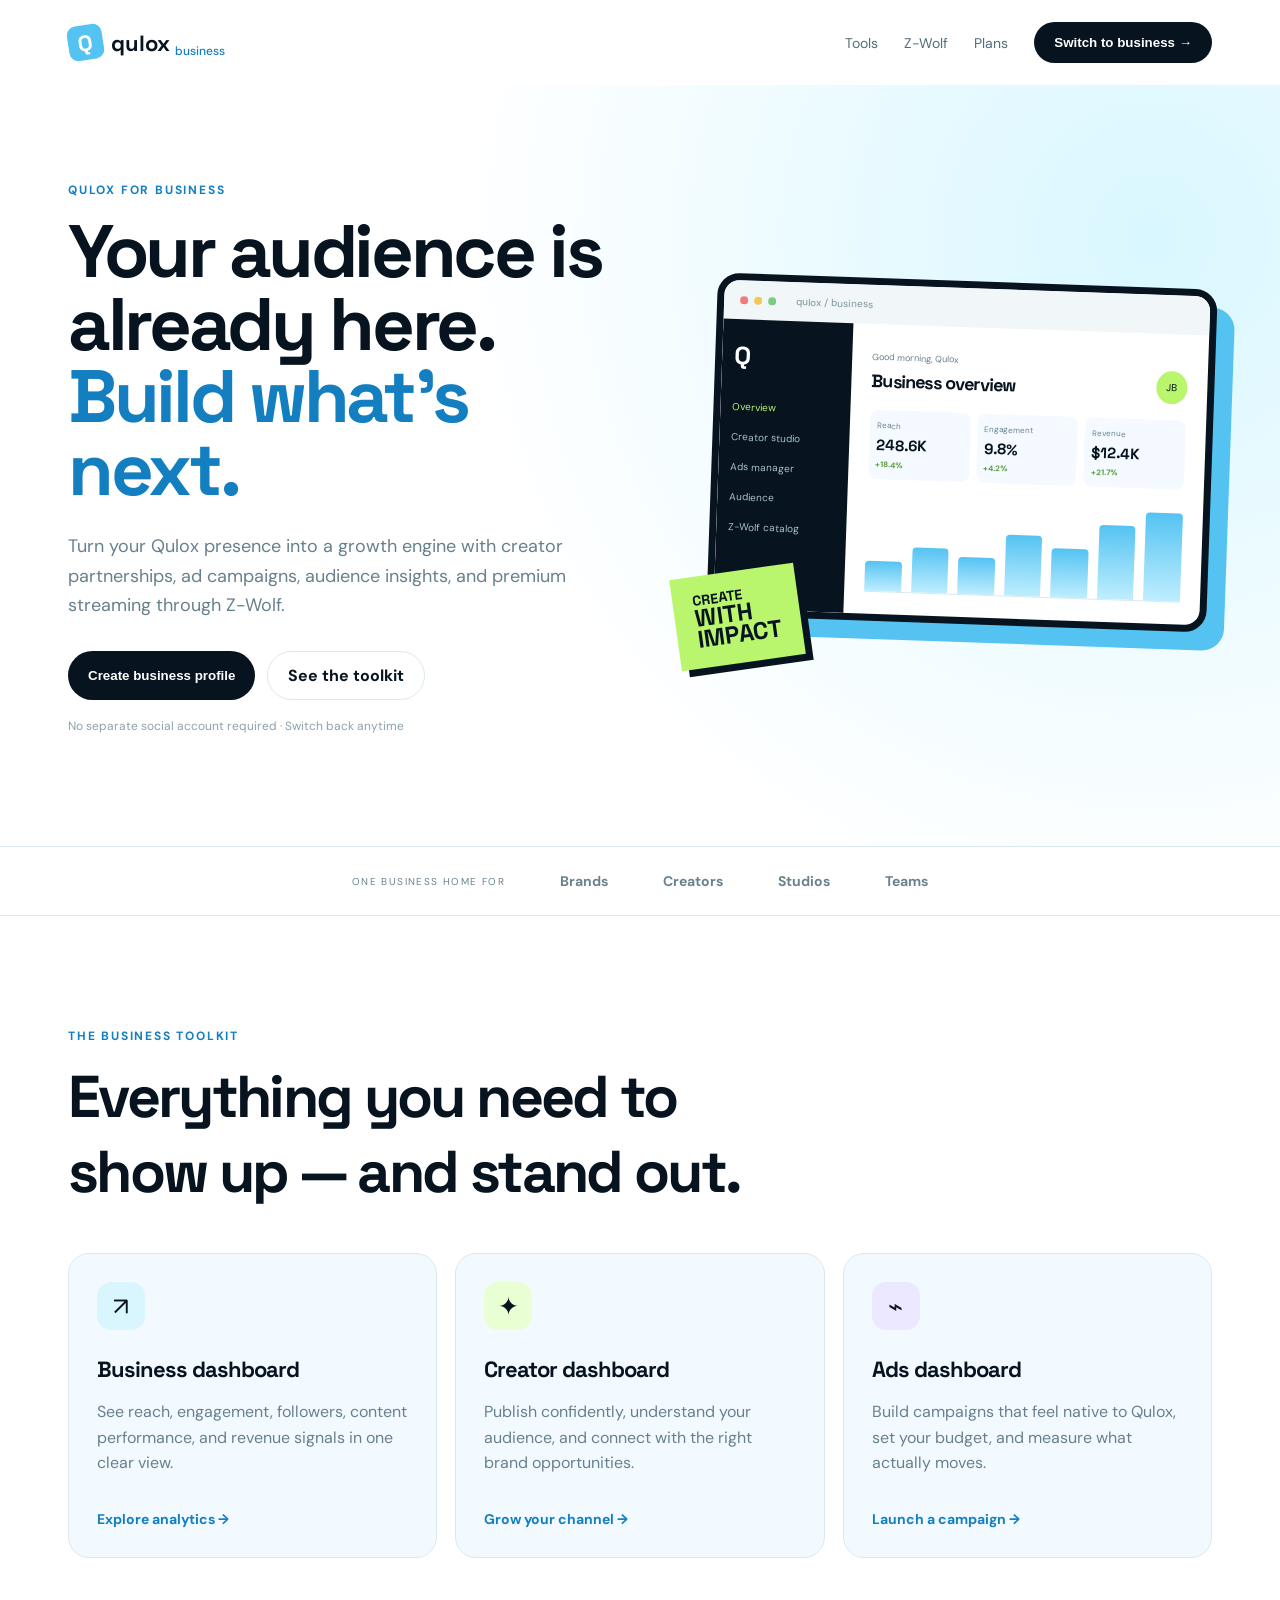
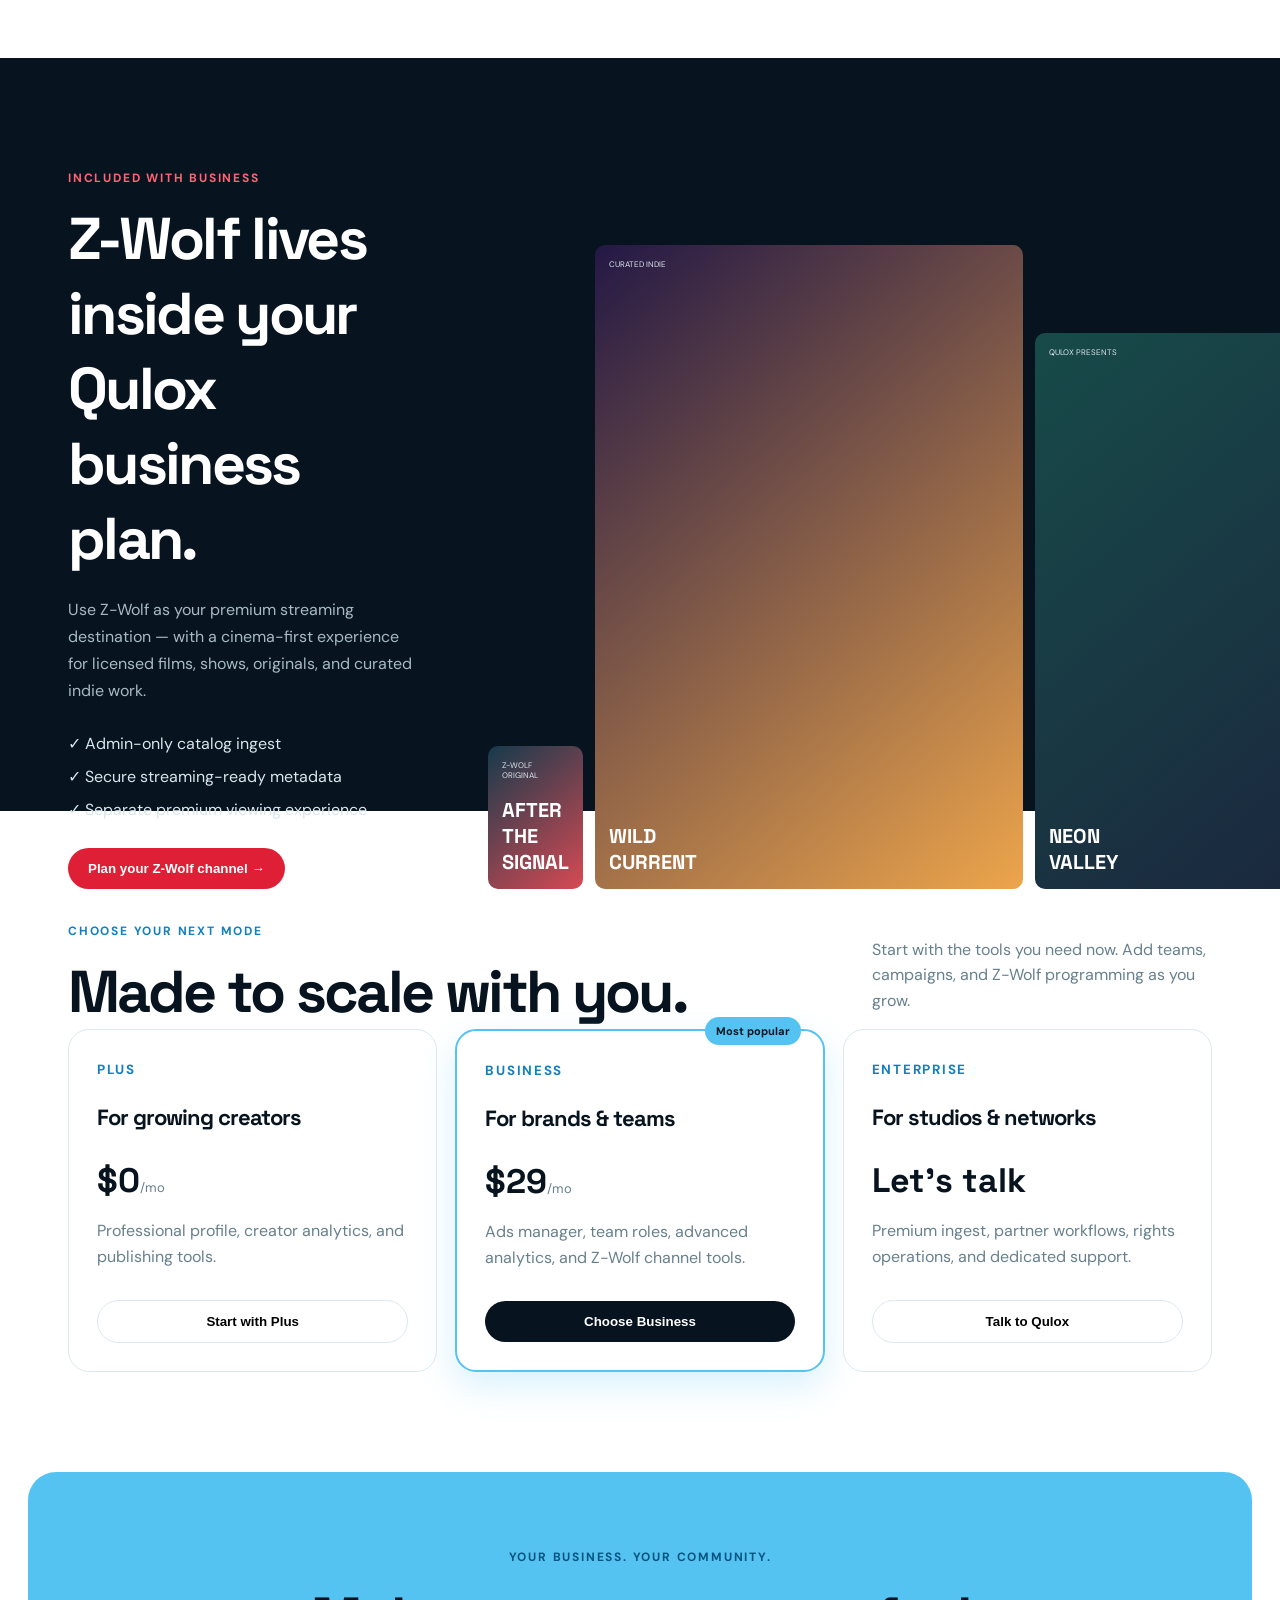
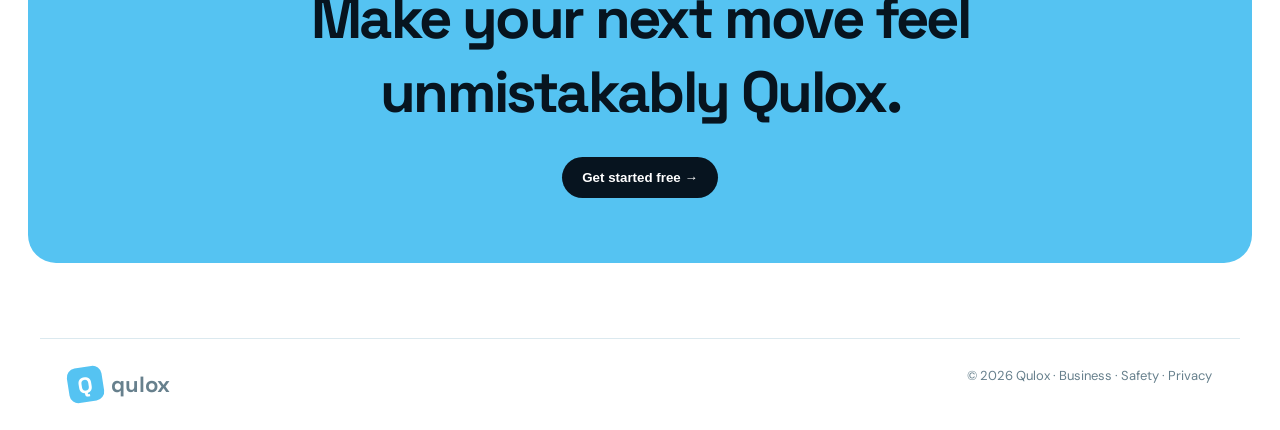
==== business/index.html @ 3f1bada6 "Add Qulox for Business plan experience with dashboards, ads, creator tools, and Z-Wolf" ====
<!doctype html>
<html lang="en">
<head>
  <meta charset="UTF-8"><meta name="viewport" content="width=device-width,initial-scale=1">
  <meta name="description" content="Qulox for Business — grow your presence, creators, campaigns, and Z-Wolf streaming catalog in one place.">
  <title>Qulox for Business</title>
  <link rel="preconnect" href="https://fonts.googleapis.com"><link rel="preconnect" href="https://fonts.gstatic.com" crossorigin>
  <link href="https://fonts.googleapis.com/css2?family=DM+Sans:wght@400;500;600;700&family=Space+Grotesk:wght@500;600;700&display=swap" rel="stylesheet">
  <link rel="stylesheet" href="business.css">
</head>
<body>
  <header class="nav"><a class="brand" href="../"><span>Q</span> qulox<span class="business">business</span></a><nav><a href="#tools">Tools</a><a href="#zwolf">Z-Wolf</a><a href="#plans">Plans</a><button class="button dark" data-message="Business onboarding is ready to connect to your Qulox account.">Switch to business →</button></nav></header>
  <main>
    <section class="hero"><div class="hero-copy"><p class="eyebrow">QULOX FOR BUSINESS</p><h1>Your audience is already here. <em>Build what’s next.</em></h1><p class="lead">Turn your Qulox presence into a growth engine with creator partnerships, ad campaigns, audience insights, and premium streaming through Z-Wolf.</p><div class="actions"><button class="button dark" data-message="Let's set up your business profile.">Create business profile</button><a class="button outline" href="#tools">See the toolkit</a></div><p class="fine">No separate social account required · Switch back anytime</p></div><div class="hero-art"><div class="window"><div class="window-top"><i></i><i></i><i></i><b>qulox / business</b></div><div class="dashboard"><aside><strong>Q</strong><span class="active">Overview</span><span>Creator studio</span><span>Ads manager</span><span>Audience</span><span>Z-Wolf catalog</span></aside><section><div class="dash-head"><div><small>Good morning, Qulox</small><h3>Business overview</h3></div><span class="avatar">JB</span></div><div class="metric-row"><div><small>Reach</small><strong>248.6K</strong><b>+18.4%</b></div><div><small>Engagement</small><strong>9.8%</strong><b>+4.2%</b></div><div><small>Revenue</small><strong>$12.4K</strong><b>+21.7%</b></div></div><div class="chart"><span></span><span></span><span></span><span></span><span></span><span></span><span></span></div></section></div></div><div class="sticker">CREATE<br><strong>WITH<br>IMPACT</strong></div></div></section>
    <section class="trusted"><span>ONE BUSINESS HOME FOR</span><b>Brands</b><b>Creators</b><b>Studios</b><b>Teams</b></section>
    <section class="section" id="tools"><p class="eyebrow">THE BUSINESS TOOLKIT</p><h2>Everything you need to show up — and stand out.</h2><div class="cards"><article><span class="icon blue">↗</span><h3>Business dashboard</h3><p>See reach, engagement, followers, content performance, and revenue signals in one clear view.</p><a href="#plans">Explore analytics →</a></article><article><span class="icon lime">✦</span><h3>Creator dashboard</h3><p>Publish confidently, understand your audience, and connect with the right brand opportunities.</p><a href="#plans">Grow your channel →</a></article><article><span class="icon purple">⌁</span><h3>Ads dashboard</h3><p>Build campaigns that feel native to Qulox, set your budget, and measure what actually moves.</p><a href="#plans">Launch a campaign →</a></article></div></section>
    <section class="section dark-section" id="zwolf"><div><p class="eyebrow red">INCLUDED WITH BUSINESS</p><h2>Z-Wolf lives inside your Qulox business plan.</h2><p>Use Z-Wolf as your premium streaming destination — with a cinema-first experience for licensed films, shows, originals, and curated indie work.</p><div class="checks"><span>✓ Admin-only catalog ingest</span><span>✓ Secure streaming-ready metadata</span><span>✓ Separate premium viewing experience</span></div><button class="button red-button" data-message="Z-Wolf business access is included in your plan setup.">Plan your Z-Wolf channel →</button></div><div class="poster-grid"><div class="poster one"><small>Z-WOLF ORIGINAL</small><b>AFTER<br>THE<br>SIGNAL</b></div><div class="poster two"><small>CURATED INDIE</small><b>WILD<br>CURRENT</b></div><div class="poster three"><small>QULOX PRESENTS</small><b>NEON<br>VALLEY</b></div></div></section>
    <section class="section" id="plans"><div class="plan-header"><div><p class="eyebrow">CHOOSE YOUR NEXT MODE</p><h2>Made to scale with you.</h2></div><p>Start with the tools you need now. Add teams, campaigns, and Z-Wolf programming as you grow.</p></div><div class="plans"><article><small>PLUS</small><h3>For growing creators</h3><strong>$0<span>/mo</span></strong><p>Professional profile, creator analytics, and publishing tools.</p><button class="button outline full" data-message="Plus plan selected.">Start with Plus</button></article><article class="featured"><label>Most popular</label><small>BUSINESS</small><h3>For brands & teams</h3><strong>$29<span>/mo</span></strong><p>Ads manager, team roles, advanced analytics, and Z-Wolf channel tools.</p><button class="button dark full" data-message="Business onboarding is ready.">Choose Business</button></article><article><small>ENTERPRISE</small><h3>For studios & networks</h3><strong>Let’s talk</strong><p>Premium ingest, partner workflows, rights operations, and dedicated support.</p><button class="button outline full" data-message="A partner request has been prepared.">Talk to Qulox</button></article></div></section>
    <section class="bottom-cta"><p class="eyebrow">YOUR BUSINESS. YOUR COMMUNITY.</p><h2>Make your next move feel unmistakably Qulox.</h2><button class="button dark" data-message="Welcome to Qulox for Business.">Get started free →</button></section>
  </main><footer><a class="brand" href="../"><span>Q</span> qulox</a><span>© 2026 Qulox · Business · Safety · Privacy</span></footer>
  <script>document.addEventListener('click',e=>{const b=e.target.closest('[data-message]');if(!b)return;const t=document.createElement('div');t.className='toast';t.textContent=b.dataset.message;document.body.append(t);setTimeout(()=>t.remove(),3000)});</script>
</body>
</html>
---- business/business.css ----
:root{--ink:#07141f;--muted:#67808d;--blue:#55c3f2;--deep:#137fc1;--lime:#b9f56d;--purple:#806cf4;--line:#dbe9ef;--soft:#f3faff;--red:#de1f35;font-family:'DM Sans',sans-serif;color:var(--ink)}*{box-sizing:border-box}body{margin:0}a{color:inherit;text-decoration:none}.nav{max-width:1200px;margin:auto;padding:22px 28px;display:flex;align-items:center;justify-content:space-between}.brand{font:700 22px 'Space Grotesk';display:flex;align-items:center;gap:8px}.brand>span:first-child{background:var(--blue);color:white;border-radius:9px;display:grid;place-items:center;width:35px;height:35px;transform:rotate(-9deg)}.brand .business{font:500 12px 'DM Sans';color:var(--deep);margin-left:-3px;align-self:flex-end;margin-bottom:1px}.nav nav{display:flex;align-items:center;gap:26px;color:#536d79;font-size:14px}.button{border:0;border-radius:999px;padding:13px 20px;font-weight:700;cursor:pointer;transition:.2s transform,.2s box-shadow}.button:hover{transform:translateY(-2px);box-shadow:0 9px 22px #129bd63d}.dark{background:var(--ink);color:white}.outline{border:1px solid var(--line);background:white}.red-button{background:var(--red);color:white}.hero{background:radial-gradient(circle at 90% 20%,#d9f7ff,#fff 53%);padding:85px max(28px,calc((100vw - 1144px)/2)) 100px;display:grid;grid-template-columns:1fr 1fr;gap:70px;align-items:center}.eyebrow{font-size:12px;font-weight:700;letter-spacing:.15em;color:var(--deep)}h1,h2,h3{font-family:'Space Grotesk';letter-spacing:-.045em}h1{font-size:clamp(45px,5.8vw,75px);line-height:.98;margin:18px 0 25px}h1 em{color:var(--deep);font-style:normal}.lead{font-size:18px;line-height:1.65;color:var(--muted);max-width:550px}.actions{display:flex;gap:12px;flex-wrap:wrap;margin-top:30px}.fine{font-size:12px;color:#8ca2ad;margin-top:18px}.hero-art{position:relative;min-height:410px}.window{position:absolute;right:0;top:28px;width:min(100%,500px);border:7px solid var(--ink);border-radius:22px;background:#fff;box-shadow:18px 18px 0 var(--blue);overflow:hidden;transform:rotate(2deg)}.window-top{background:#f1f7f9;padding:13px 16px;display:flex;align-items:center;gap:6px;color:#8aa0a8;font-size:10px}.window-top b{margin-left:14px;font-weight:500}.window-top i{width:8px;height:8px;background:#f17a7a;border-radius:50%}.window-top i:nth-child(2){background:#f2c858}.window-top i:nth-child(3){background:#78cc85}.dashboard{display:grid;grid-template-columns:130px 1fr;min-height:290px}.dashboard aside{background:#07141f;color:#a9c2cc;padding:20px 12px;display:flex;flex-direction:column;gap:17px;font-size:10px}.dashboard aside strong{font:700 25px 'Space Grotesk';color:white;margin-bottom:12px}.dashboard aside .active{color:var(--lime)}.dashboard section{padding:20px}.dash-head{display:flex;justify-content:space-between;align-items:center}.dash-head small{color:var(--muted);font-size:9px}.dash-head h3{font-size:18px;margin:4px 0 18px}.avatar{background:var(--lime);border-radius:50%;font-size:10px;padding:10px}.metric-row{display:grid;grid-template-columns:repeat(3,1fr);gap:7px}.metric-row div{background:#f4faff;padding:10px 7px;border-radius:8px}.metric-row small,.metric-row strong,.metric-row b{display:block}.metric-row small{color:var(--muted);font-size:8px}.metric-row strong{font:700 15px 'Space Grotesk';margin:5px 0}.metric-row b{font-size:8px;color:#5b9d43}.chart{height:95px;margin-top:18px;display:flex;align-items:end;gap:10px;border-bottom:1px solid #d9e9ee}.chart span{flex:1;background:linear-gradient(#55c3f2,#bfeeff);border-radius:4px 4px 0 0}.chart span:nth-child(1){height:32%}.chart span:nth-child(2){height:48%}.chart span:nth-child(3){height:39%}.chart span:nth-child(4){height:65%}.chart span:nth-child(5){height:52%}.chart span:nth-child(6){height:79%}.chart span:nth-child(7){height:94%}.sticker{position:absolute;bottom:0;left:0;background:var(--lime);padding:18px 20px;font:700 14px 'Space Grotesk';line-height:.9;transform:rotate(-8deg);box-shadow:7px 7px 0 var(--ink)}.sticker strong{font-size:24px}.trusted{border-block:1px solid var(--line);display:flex;justify-content:center;gap:55px;align-items:center;padding:25px;color:#6b828d;font-size:14px}.trusted span{font-size:10px;letter-spacing:.14em}.section{max-width:1200px;margin:auto;padding:100px 28px}.section h2{font-size:clamp(35px,4.8vw,59px);max-width:710px;margin:15px 0 44px}.cards{display:grid;grid-template-columns:repeat(3,1fr);gap:18px}.cards article,.plans article{border:1px solid var(--line);border-radius:21px;padding:28px;background:var(--soft)}.icon{display:grid;place-items:center;width:48px;height:48px;border-radius:14px;font-size:25px}.icon.blue{background:#d9f6ff}.icon.lime{background:#e9ffd3}.icon.purple{background:#ece8ff}.cards h3{margin:25px 0 10px;font-size:22px}.cards p,.plans p{color:var(--muted);line-height:1.6}.cards a{display:inline-block;margin-top:18px;color:var(--deep);font-weight:700;font-size:14px}.dark-section{max-width:none;background:var(--ink);color:white;display:grid;grid-template-columns:1fr 1fr;gap:70px;padding-left:max(28px,calc((100vw - 1144px)/2));padding-right:max(28px,calc((100vw - 1144px)/2))}.dark-section h2{margin-bottom:20px}.dark-section>div>p:not(.eyebrow){color:#a7bac4;line-height:1.7;max-width:520px}.red{color:#ff6473}.checks{display:grid;gap:12px;margin:28px 0;color:#d9e6eb}.poster-grid{display:grid;grid-template-columns:repeat(3,1fr);gap:12px;align-items:end}.poster{aspect-ratio:2/3;border-radius:10px;padding:14px;display:flex;flex-direction:column;justify-content:space-between;background:linear-gradient(140deg,#163a4c,#d64a53)}.poster.two{height:88%;background:linear-gradient(140deg,#231845,#eda54b)}.poster.three{height:76%;background:linear-gradient(140deg,#174b49,#1b243d)}.poster small{font-size:8px;color:#dbe4eb}.poster b{font:700 20px 'Space Grotesk'}.plan-header{display:flex;justify-content:space-between;align-items:end;gap:30px}.plan-header h2{margin-bottom:0}.plan-header>p{color:var(--muted);max-width:340px;line-height:1.6}.plans{display:grid;grid-template-columns:repeat(3,1fr);gap:18px}.plans article{background:white;position:relative}.plans .featured{border:2px solid var(--blue);box-shadow:0 14px 35px #55c3f23b}.plans label{position:absolute;top:-14px;right:22px;background:var(--blue);border-radius:999px;padding:7px 11px;font-size:11px;font-weight:700}.plans small{letter-spacing:.13em;color:var(--deep);font-weight:700}.plans h3{font-size:22px;margin:24px 0 28px}.plans strong{font:700 34px 'Space Grotesk'}.plans strong span{font:400 13px 'DM Sans';color:var(--muted)}.full{width:100%;margin-top:14px}.bottom-cta{background:var(--blue);margin:0 28px 75px;border-radius:28px;text-align:center;padding:65px 25px}.bottom-cta h2{font-size:clamp(34px,5vw,58px);max-width:700px;margin:16px auto 28px}.bottom-cta .eyebrow{color:#07547f}footer{max-width:1200px;margin:auto;border-top:1px solid var(--line);padding:28px;font-size:13px;color:var(--muted);display:flex;justify-content:space-between}.toast{position:fixed;bottom:24px;left:50%;transform:translateX(-50%);background:var(--ink);color:white;padding:15px 22px;border-radius:999px;z-index:5;box-shadow:0 10px 30px #0003}@media(max-width:800px){.nav nav a{display:none}.hero,.dark-section{grid-template-columns:1fr}.hero{padding-top:55px}.hero-art{min-height:360px}.cards,.plans{grid-template-columns:1fr}.trusted{gap:16px;flex-wrap:wrap}.trusted span{width:100%;text-align:center}.plan-header{display:block}.poster-grid{max-width:500px}.footer{display:block}.footer .brand{margin-bottom:15px}}
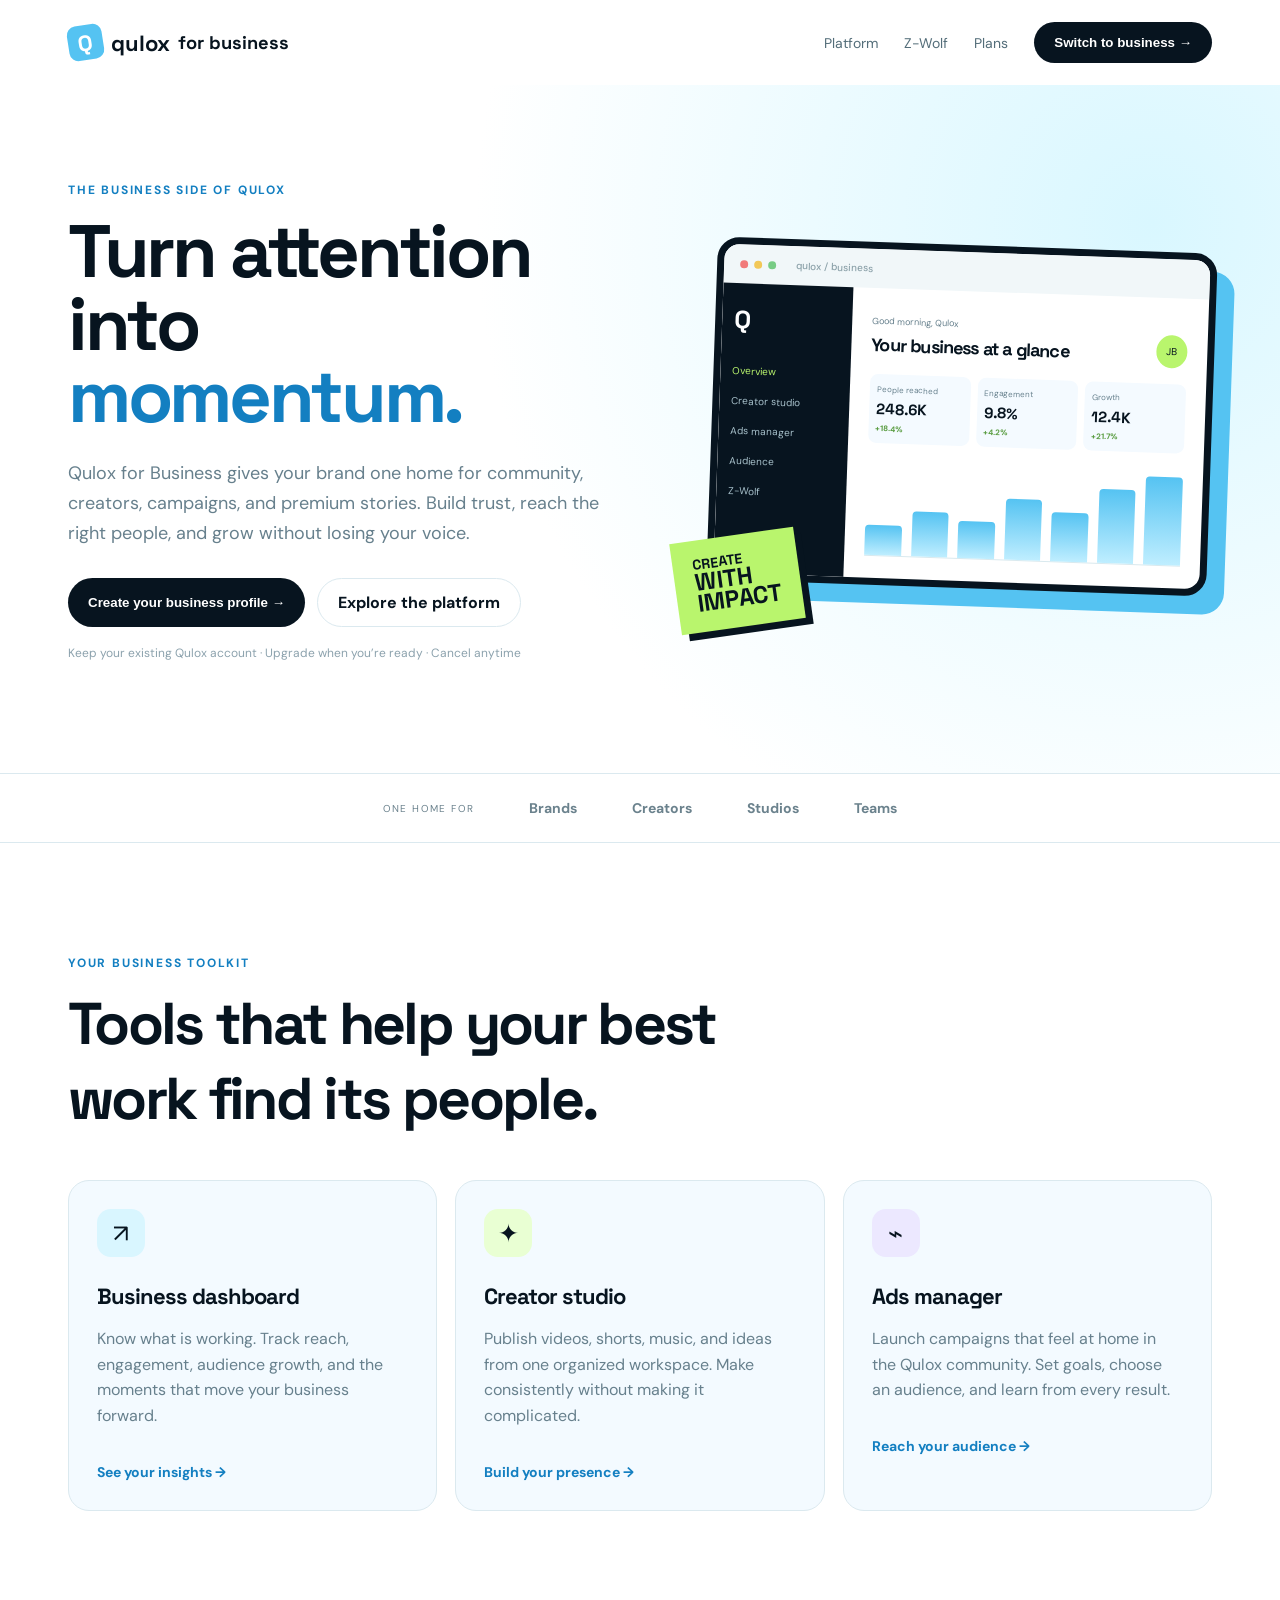
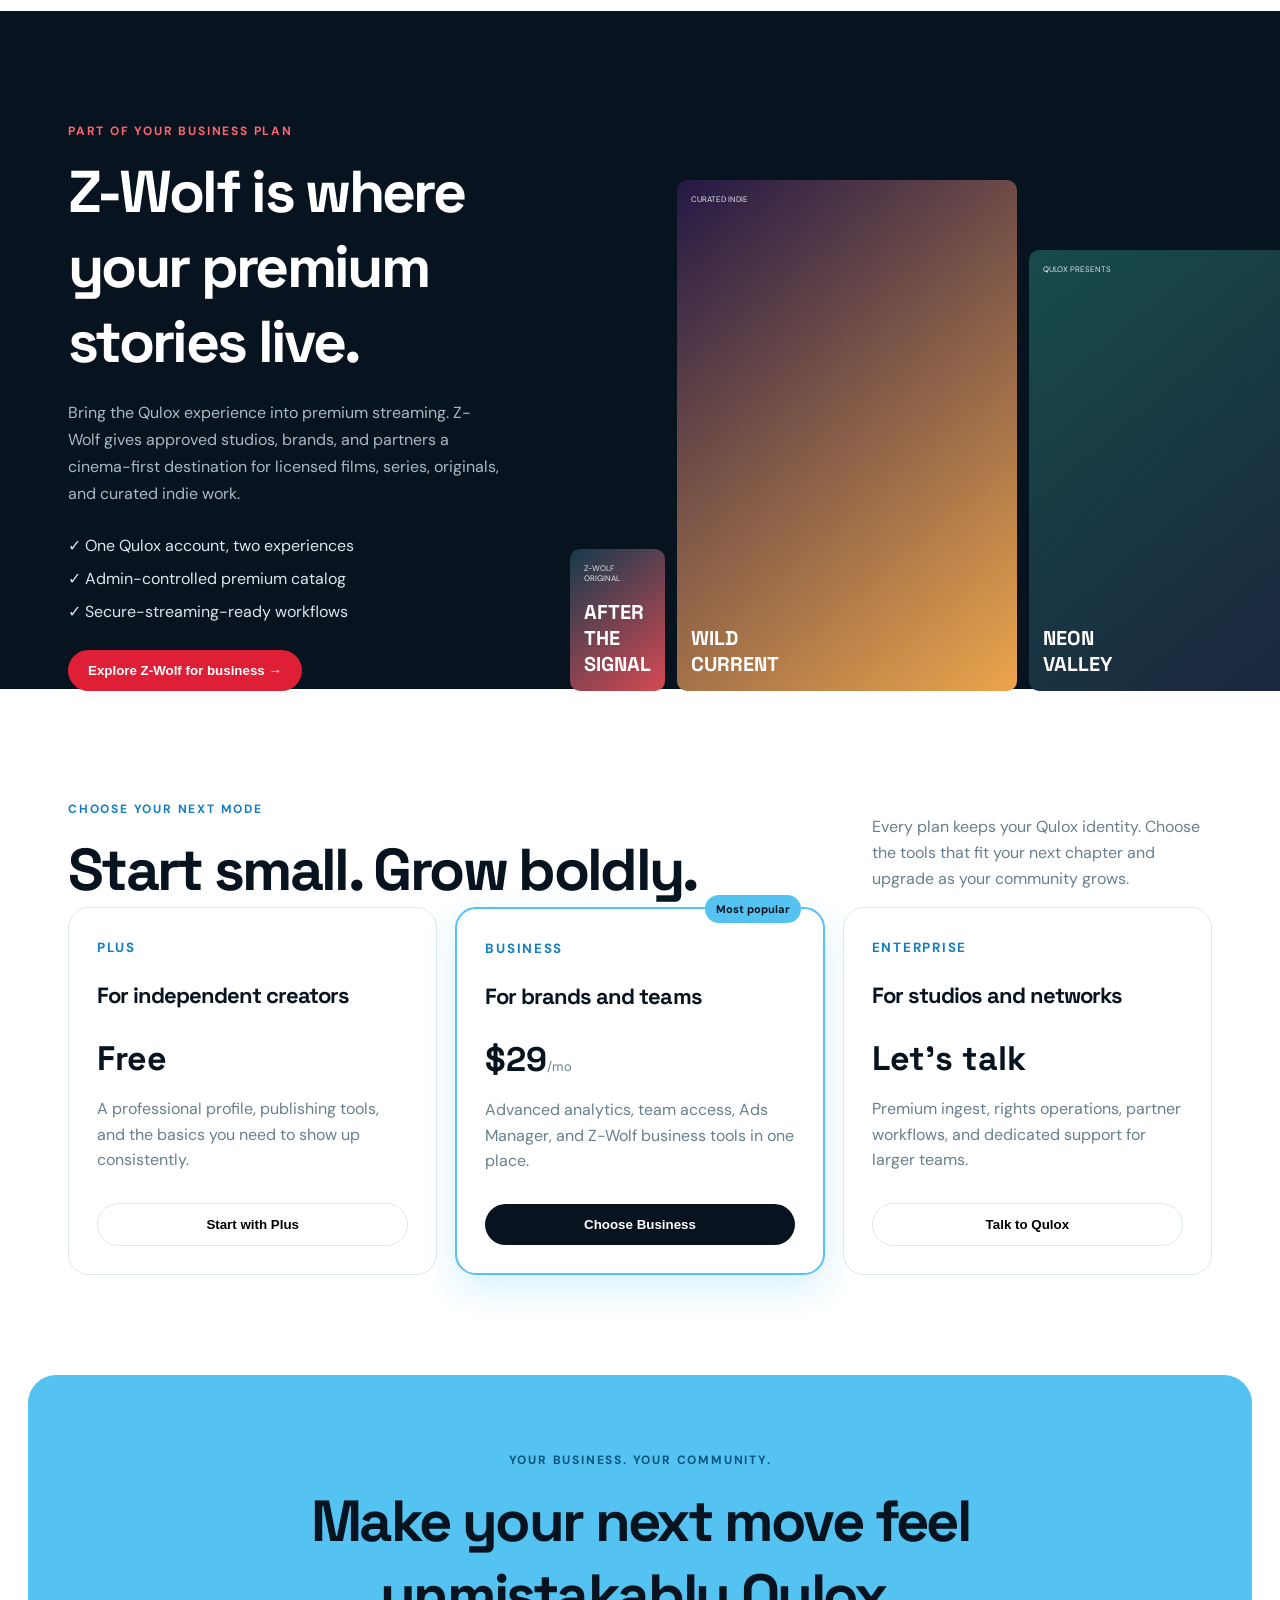
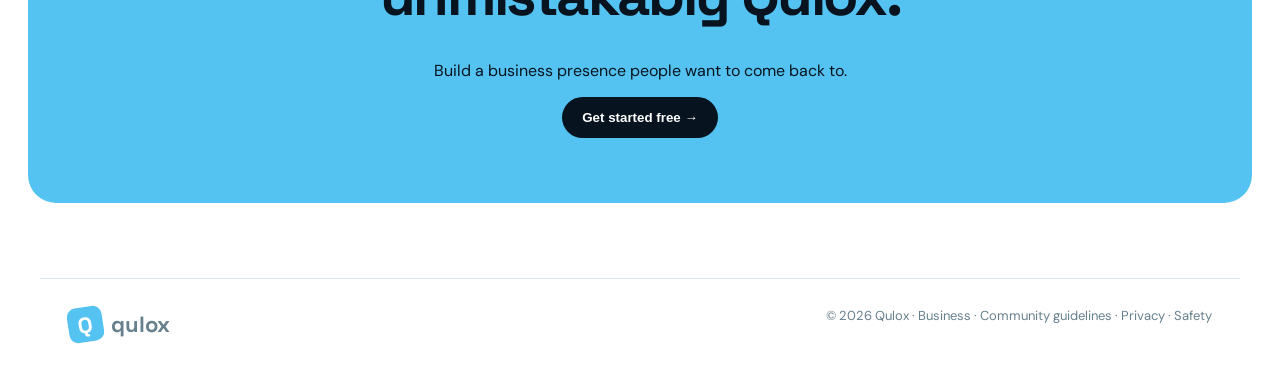
==== commit b67c307d: "Add complete Qulox for Business branding and customer-facing content" ====
--- a/business/index.html
+++ b/business/index.html
@@ -1,23 +1,42 @@
 <!doctype html>
 <html lang="en">
 <head>
-  <meta charset="UTF-8"><meta name="viewport" content="width=device-width,initial-scale=1">
-  <meta name="description" content="Qulox for Business — grow your presence, creators, campaigns, and Z-Wolf streaming catalog in one place.">
-  <title>Qulox for Business</title>
-  <link rel="preconnect" href="https://fonts.googleapis.com"><link rel="preconnect" href="https://fonts.gstatic.com" crossorigin>
+  <meta charset="UTF-8">
+  <meta name="viewport" content="width=device-width, initial-scale=1">
+  <meta name="theme-color" content="#55c3f2">
+  <meta name="description" content="Qulox for Business helps brands, creators, studios, and teams turn community into momentum.">
+  <title>Qulox for Business — Build your next chapter</title>
+  <link rel="preconnect" href="https://fonts.googleapis.com">
+  <link rel="preconnect" href="https://fonts.gstatic.com" crossorigin>
   <link href="https://fonts.googleapis.com/css2?family=DM+Sans:wght@400;500;600;700&family=Space+Grotesk:wght@500;600;700&display=swap" rel="stylesheet">
   <link rel="stylesheet" href="business.css">
 </head>
 <body>
-  <header class="nav"><a class="brand" href="../"><span>Q</span> qulox<span class="business">business</span></a><nav><a href="#tools">Tools</a><a href="#zwolf">Z-Wolf</a><a href="#plans">Plans</a><button class="button dark" data-message="Business onboarding is ready to connect to your Qulox account.">Switch to business →</button></nav></header>
+  <header class="nav" aria-label="Main navigation">
+    <a class="brand" href="../" aria-label="Qulox home"><span>Q</span> qulox <small>for business</small></a>
+    <nav>
+      <a href="#platform">Platform</a><a href="#zwolf">Z-Wolf</a><a href="#plans">Plans</a>
+      <button class="button dark" data-message="Your Qulox business setup is ready to begin.">Switch to business <b>→</b></button>
+    </nav>
+  </header>
   <main>
-    <section class="hero"><div class="hero-copy"><p class="eyebrow">QULOX FOR BUSINESS</p><h1>Your audience is already here. <em>Build what’s next.</em></h1><p class="lead">Turn your Qulox presence into a growth engine with creator partnerships, ad campaigns, audience insights, and premium streaming through Z-Wolf.</p><div class="actions"><button class="button dark" data-message="Let's set up your business profile.">Create business profile</button><a class="button outline" href="#tools">See the toolkit</a></div><p class="fine">No separate social account required · Switch back anytime</p></div><div class="hero-art"><div class="window"><div class="window-top"><i></i><i></i><i></i><b>qulox / business</b></div><div class="dashboard"><aside><strong>Q</strong><span class="active">Overview</span><span>Creator studio</span><span>Ads manager</span><span>Audience</span><span>Z-Wolf catalog</span></aside><section><div class="dash-head"><div><small>Good morning, Qulox</small><h3>Business overview</h3></div><span class="avatar">JB</span></div><div class="metric-row"><div><small>Reach</small><strong>248.6K</strong><b>+18.4%</b></div><div><small>Engagement</small><strong>9.8%</strong><b>+4.2%</b></div><div><small>Revenue</small><strong>$12.4K</strong><b>+21.7%</b></div></div><div class="chart"><span></span><span></span><span></span><span></span><span></span><span></span><span></span></div></section></div></div><div class="sticker">CREATE<br><strong>WITH<br>IMPACT</strong></div></div></section>
-    <section class="trusted"><span>ONE BUSINESS HOME FOR</span><b>Brands</b><b>Creators</b><b>Studios</b><b>Teams</b></section>
-    <section class="section" id="tools"><p class="eyebrow">THE BUSINESS TOOLKIT</p><h2>Everything you need to show up — and stand out.</h2><div class="cards"><article><span class="icon blue">↗</span><h3>Business dashboard</h3><p>See reach, engagement, followers, content performance, and revenue signals in one clear view.</p><a href="#plans">Explore analytics →</a></article><article><span class="icon lime">✦</span><h3>Creator dashboard</h3><p>Publish confidently, understand your audience, and connect with the right brand opportunities.</p><a href="#plans">Grow your channel →</a></article><article><span class="icon purple">⌁</span><h3>Ads dashboard</h3><p>Build campaigns that feel native to Qulox, set your budget, and measure what actually moves.</p><a href="#plans">Launch a campaign →</a></article></div></section>
-    <section class="section dark-section" id="zwolf"><div><p class="eyebrow red">INCLUDED WITH BUSINESS</p><h2>Z-Wolf lives inside your Qulox business plan.</h2><p>Use Z-Wolf as your premium streaming destination — with a cinema-first experience for licensed films, shows, originals, and curated indie work.</p><div class="checks"><span>✓ Admin-only catalog ingest</span><span>✓ Secure streaming-ready metadata</span><span>✓ Separate premium viewing experience</span></div><button class="button red-button" data-message="Z-Wolf business access is included in your plan setup.">Plan your Z-Wolf channel →</button></div><div class="poster-grid"><div class="poster one"><small>Z-WOLF ORIGINAL</small><b>AFTER<br>THE<br>SIGNAL</b></div><div class="poster two"><small>CURATED INDIE</small><b>WILD<br>CURRENT</b></div><div class="poster three"><small>QULOX PRESENTS</small><b>NEON<br>VALLEY</b></div></div></section>
-    <section class="section" id="plans"><div class="plan-header"><div><p class="eyebrow">CHOOSE YOUR NEXT MODE</p><h2>Made to scale with you.</h2></div><p>Start with the tools you need now. Add teams, campaigns, and Z-Wolf programming as you grow.</p></div><div class="plans"><article><small>PLUS</small><h3>For growing creators</h3><strong>$0<span>/mo</span></strong><p>Professional profile, creator analytics, and publishing tools.</p><button class="button outline full" data-message="Plus plan selected.">Start with Plus</button></article><article class="featured"><label>Most popular</label><small>BUSINESS</small><h3>For brands & teams</h3><strong>$29<span>/mo</span></strong><p>Ads manager, team roles, advanced analytics, and Z-Wolf channel tools.</p><button class="button dark full" data-message="Business onboarding is ready.">Choose Business</button></article><article><small>ENTERPRISE</small><h3>For studios & networks</h3><strong>Let’s talk</strong><p>Premium ingest, partner workflows, rights operations, and dedicated support.</p><button class="button outline full" data-message="A partner request has been prepared.">Talk to Qulox</button></article></div></section>
-    <section class="bottom-cta"><p class="eyebrow">YOUR BUSINESS. YOUR COMMUNITY.</p><h2>Make your next move feel unmistakably Qulox.</h2><button class="button dark" data-message="Welcome to Qulox for Business.">Get started free →</button></section>
-  </main><footer><a class="brand" href="../"><span>Q</span> qulox</a><span>© 2026 Qulox · Business · Safety · Privacy</span></footer>
-  <script>document.addEventListener('click',e=>{const b=e.target.closest('[data-message]');if(!b)return;const t=document.createElement('div');t.className='toast';t.textContent=b.dataset.message;document.body.append(t);setTimeout(()=>t.remove(),3000)});</script>
+    <section class="hero">
+      <div class="hero-copy">
+        <p class="eyebrow">THE BUSINESS SIDE OF QULOX</p>
+        <h1>Turn attention into <em>momentum.</em></h1>
+        <p class="lead">Qulox for Business gives your brand one home for community, creators, campaigns, and premium stories. Build trust, reach the right people, and grow without losing your voice.</p>
+        <div class="actions"><button class="button dark" data-message="Welcome to your Qulox business setup.">Create your business profile <b>→</b></button><a class="button outline" href="#platform">Explore the platform</a></div>
+        <p class="fine">Keep your existing Qulox account · Upgrade when you’re ready · Cancel anytime</p>
+      </div>
+      <div class="hero-art" aria-label="Qulox business dashboard preview"><div class="window"><div class="window-top"><i></i><i></i><i></i><b>qulox / business</b></div><div class="dashboard"><aside><strong>Q</strong><span class="active">Overview</span><span>Creator studio</span><span>Ads manager</span><span>Audience</span><span>Z-Wolf</span></aside><section><div class="dash-head"><div><small>Good morning, Qulox</small><h3>Your business at a glance</h3></div><span class="avatar">JB</span></div><div class="metric-row"><div><small>People reached</small><strong>248.6K</strong><b>+18.4%</b></div><div><small>Engagement</small><strong>9.8%</strong><b>+4.2%</b></div><div><small>Growth</small><strong>12.4K</strong><b>+21.7%</b></div></div><div class="chart"><span></span><span></span><span></span><span></span><span></span><span></span><span></span></div></section></div></div><div class="sticker">CREATE<br><strong>WITH<br>IMPACT</strong></div></div>
+    </section>
+    <section class="trusted"><span>ONE HOME FOR</span><b>Brands</b><b>Creators</b><b>Studios</b><b>Teams</b></section>
+    <section class="section" id="platform"><p class="eyebrow">YOUR BUSINESS TOOLKIT</p><h2>Tools that help your best work find its people.</h2><div class="cards"><article><span class="icon blue">↗</span><h3>Business dashboard</h3><p>Know what is working. Track reach, engagement, audience growth, and the moments that move your business forward.</p><a href="#plans">See your insights →</a></article><article><span class="icon lime">✦</span><h3>Creator studio</h3><p>Publish videos, shorts, music, and ideas from one organized workspace. Make consistently without making it complicated.</p><a href="#plans">Build your presence →</a></article><article><span class="icon purple">⌁</span><h3>Ads manager</h3><p>Launch campaigns that feel at home in the Qulox community. Set goals, choose an audience, and learn from every result.</p><a href="#plans">Reach your audience →</a></article></div></section>
+    <section class="section dark-section" id="zwolf"><div><p class="eyebrow red">PART OF YOUR BUSINESS PLAN</p><h2>Z-Wolf is where your premium stories live.</h2><p>Bring the Qulox experience into premium streaming. Z-Wolf gives approved studios, brands, and partners a cinema-first destination for licensed films, series, originals, and curated indie work.</p><div class="checks"><span>✓ One Qulox account, two experiences</span><span>✓ Admin-controlled premium catalog</span><span>✓ Secure-streaming-ready workflows</span></div><button class="button red-button" data-message="Z-Wolf has been added to your business plan.">Explore Z-Wolf for business <b>→</b></button></div><div class="poster-grid"><div class="poster one"><small>Z-WOLF ORIGINAL</small><b>AFTER<br>THE<br>SIGNAL</b></div><div class="poster two"><small>CURATED INDIE</small><b>WILD<br>CURRENT</b></div><div class="poster three"><small>QULOX PRESENTS</small><b>NEON<br>VALLEY</b></div></div></section>
+    <section class="section" id="plans"><div class="plan-header"><div><p class="eyebrow">CHOOSE YOUR NEXT MODE</p><h2>Start small. Grow boldly.</h2></div><p>Every plan keeps your Qulox identity. Choose the tools that fit your next chapter and upgrade as your community grows.</p></div><div class="plans"><article><small>PLUS</small><h3>For independent creators</h3><strong>Free</strong><p>A professional profile, publishing tools, and the basics you need to show up consistently.</p><button class="button outline full" data-message="Plus plan selected.">Start with Plus</button></article><article class="featured"><label>Most popular</label><small>BUSINESS</small><h3>For brands and teams</h3><strong>$29<span>/mo</span></strong><p>Advanced analytics, team access, Ads Manager, and Z-Wolf business tools in one place.</p><button class="button dark full" data-message="Business onboarding is ready.">Choose Business</button></article><article><small>ENTERPRISE</small><h3>For studios and networks</h3><strong>Let’s talk</strong><p>Premium ingest, rights operations, partner workflows, and dedicated support for larger teams.</p><button class="button outline full" data-message="A Qulox partner request is ready.">Talk to Qulox</button></article></div></section>
+    <section class="bottom-cta"><p class="eyebrow">YOUR BUSINESS. YOUR COMMUNITY.</p><h2>Make your next move feel unmistakably Qulox.</h2><p>Build a business presence people want to come back to.</p><button class="button dark" data-message="Welcome to Qulox for Business.">Get started free <b>→</b></button></section>
+  </main>
+  <footer><a class="brand" href="../"><span>Q</span> qulox</a><span>© 2026 Qulox · Business · Community guidelines · Privacy · Safety</span></footer>
+  <script>document.addEventListener('click',function(event){var button=event.target.closest('[data-message]');if(!button)return;var toast=document.createElement('div');toast.className='toast';toast.textContent=button.dataset.message;document.body.appendChild(toast);window.setTimeout(function(){toast.remove()},3000)});</script>
 </body>
 </html>
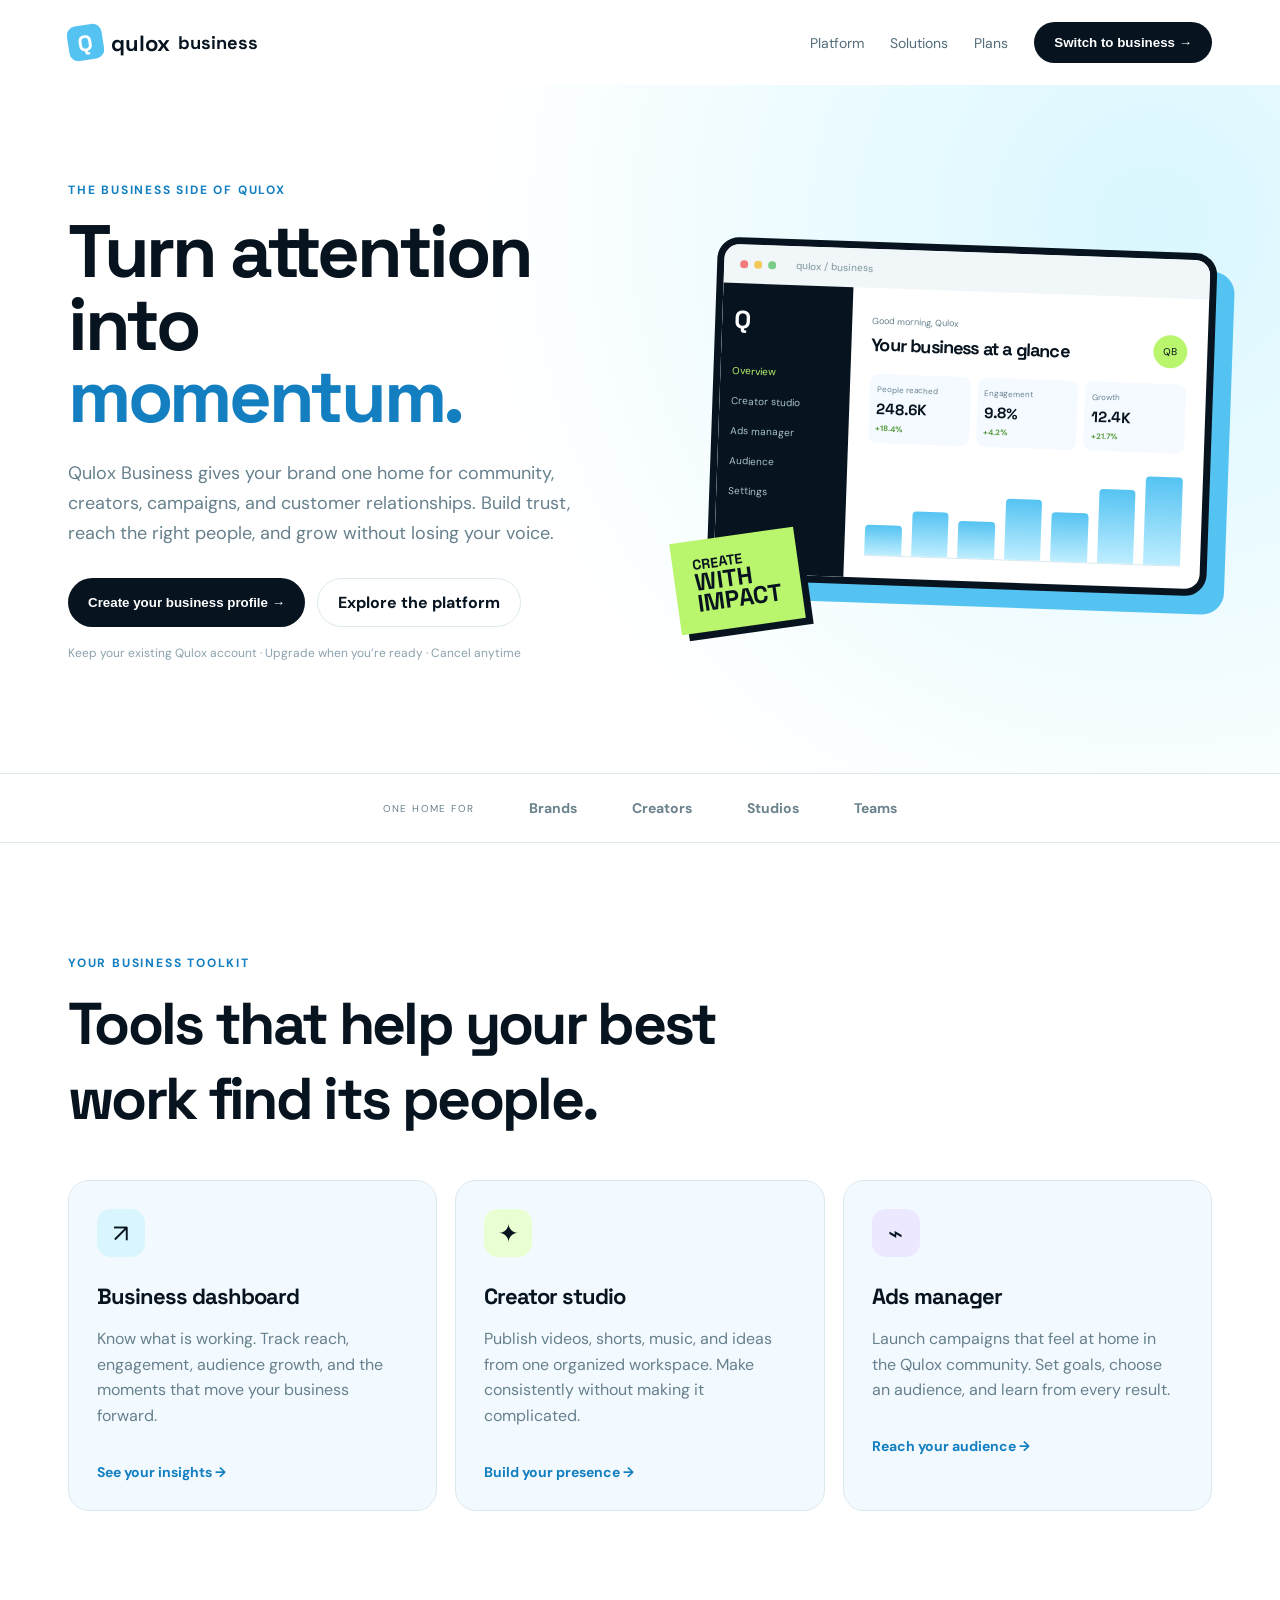
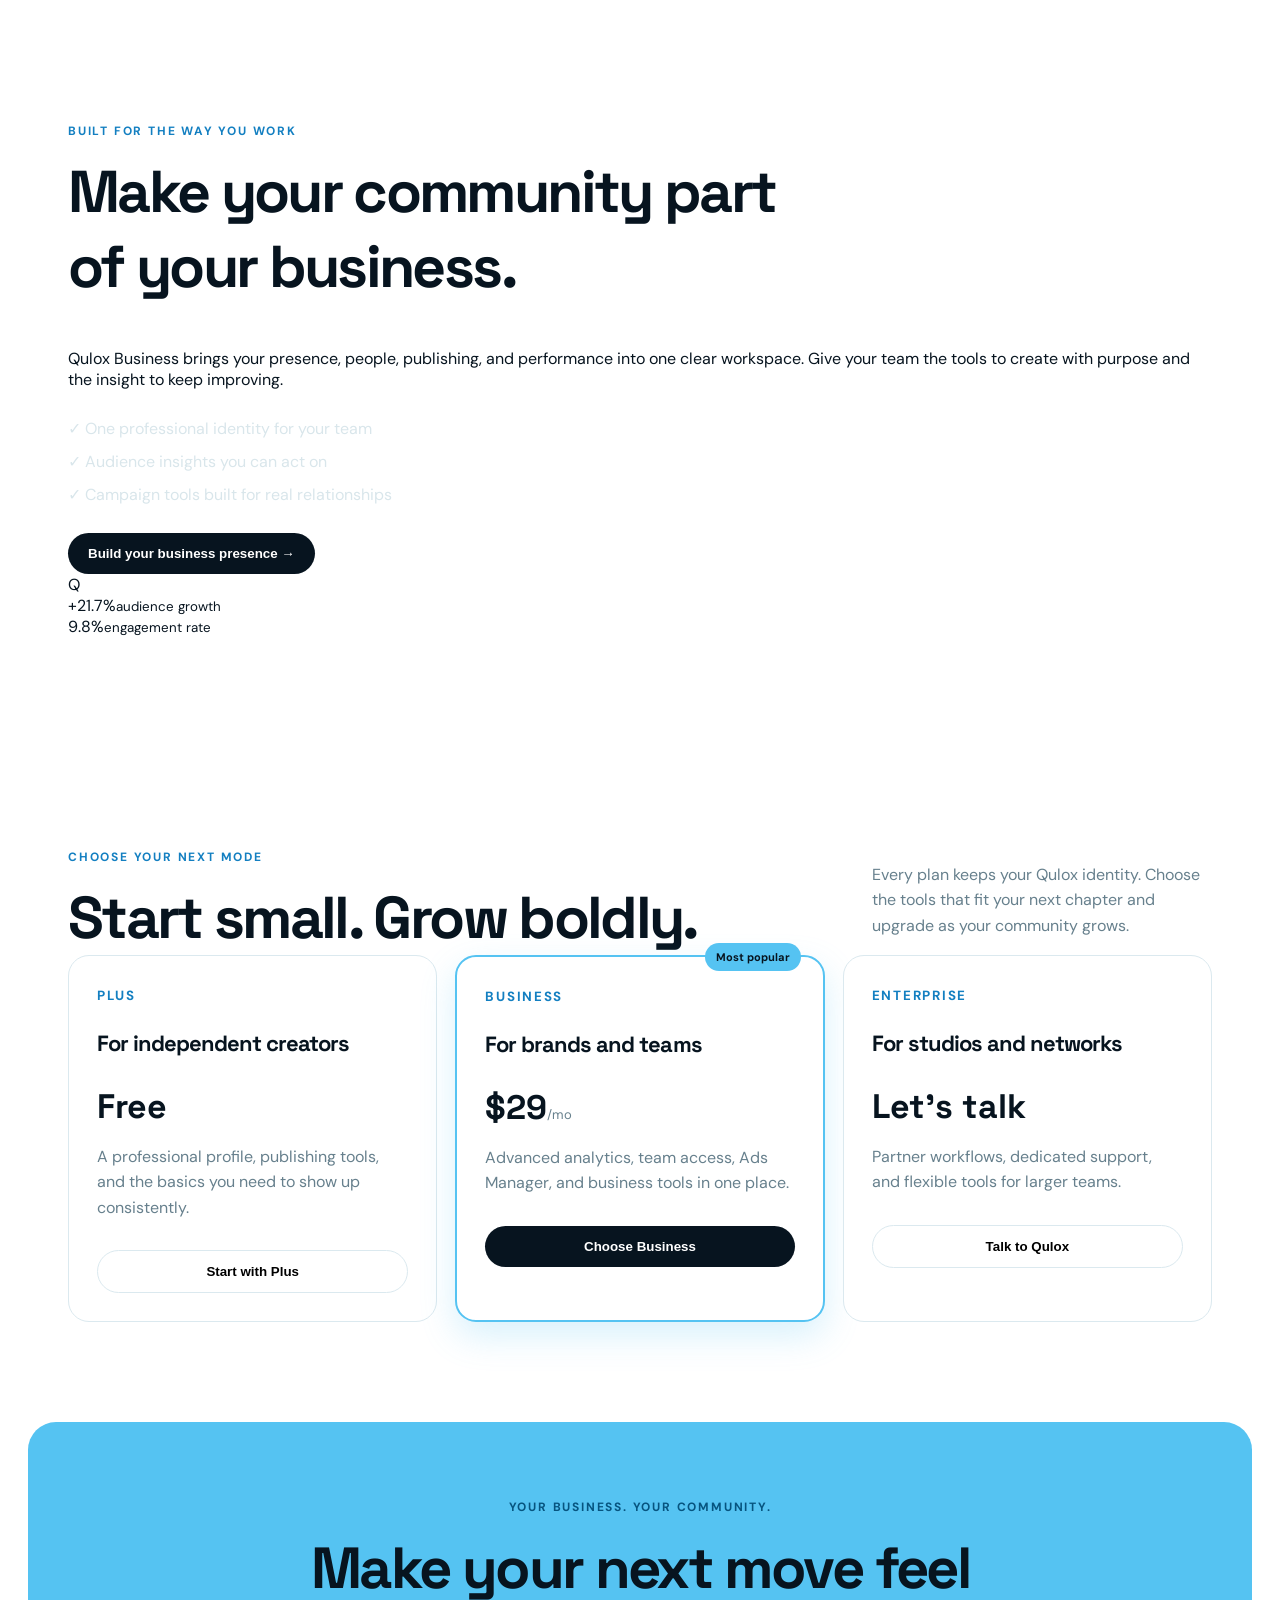
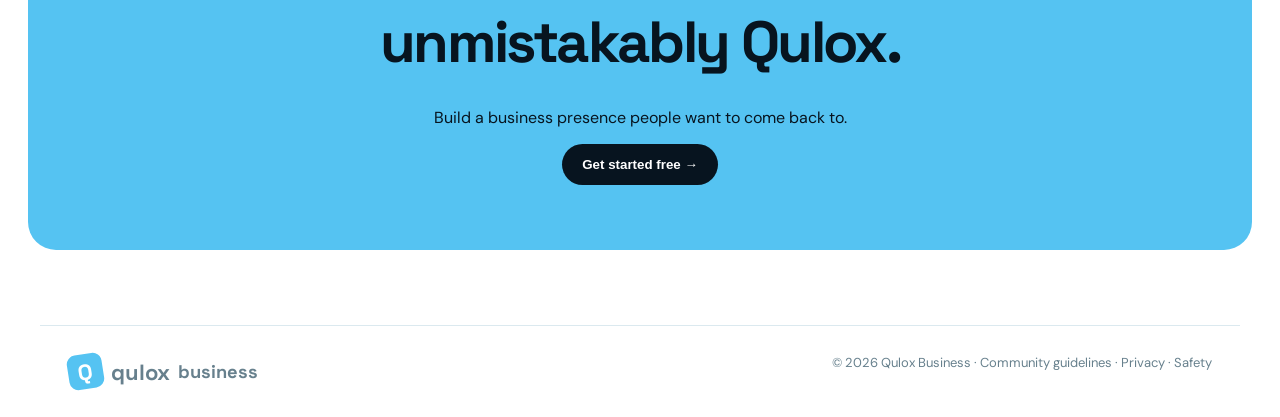
==== commit 139b451a: "Refocus Qulox Business page and remove Z-Wolf content" ====
--- a/business/index.html
+++ b/business/index.html
@@ -3,9 +3,10 @@
 <head>
   <meta charset="UTF-8">
   <meta name="viewport" content="width=device-width, initial-scale=1">
-  <meta name="theme-color" content="#55c3f2">
+  <meta name="theme-color" content="#0aa7ee">
   <meta name="description" content="Qulox for Business helps brands, creators, studios, and teams turn community into momentum.">
-  <title>Qulox for Business — Build your next chapter</title>
+  <title>Qulox Business — Build your next chapter</title>
+  <link rel="icon" type="image/svg+xml" href="favicon.svg">
   <link rel="preconnect" href="https://fonts.googleapis.com">
   <link rel="preconnect" href="https://fonts.gstatic.com" crossorigin>
   <link href="https://fonts.googleapis.com/css2?family=DM+Sans:wght@400;500;600;700&family=Space+Grotesk:wght@500;600;700&display=swap" rel="stylesheet">
@@ -13,10 +14,10 @@
 </head>
 <body>
   <header class="nav" aria-label="Main navigation">
-    <a class="brand" href="../" aria-label="Qulox home"><span>Q</span> qulox <small>for business</small></a>
+    <a class="brand" href="../" aria-label="Qulox Business home"><span>Q</span> qulox <small>business</small></a>
     <nav>
-      <a href="#platform">Platform</a><a href="#zwolf">Z-Wolf</a><a href="#plans">Plans</a>
-      <button class="button dark" data-message="Your Qulox business setup is ready to begin.">Switch to business <b>→</b></button>
+      <a href="#platform">Platform</a><a href="#solutions">Solutions</a><a href="#plans">Plans</a>
+      <button class="button dark" data-message="Your Qulox Business setup is ready to begin.">Switch to business <b>→</b></button>
     </nav>
   </header>
   <main>
@@ -24,19 +25,19 @@
       <div class="hero-copy">
         <p class="eyebrow">THE BUSINESS SIDE OF QULOX</p>
         <h1>Turn attention into <em>momentum.</em></h1>
-        <p class="lead">Qulox for Business gives your brand one home for community, creators, campaigns, and premium stories. Build trust, reach the right people, and grow without losing your voice.</p>
-        <div class="actions"><button class="button dark" data-message="Welcome to your Qulox business setup.">Create your business profile <b>→</b></button><a class="button outline" href="#platform">Explore the platform</a></div>
+        <p class="lead">Qulox Business gives your brand one home for community, creators, campaigns, and customer relationships. Build trust, reach the right people, and grow without losing your voice.</p>
+        <div class="actions"><button class="button dark" data-message="Welcome to your Qulox Business setup.">Create your business profile <b>→</b></button><a class="button outline" href="#platform">Explore the platform</a></div>
         <p class="fine">Keep your existing Qulox account · Upgrade when you’re ready · Cancel anytime</p>
       </div>
-      <div class="hero-art" aria-label="Qulox business dashboard preview"><div class="window"><div class="window-top"><i></i><i></i><i></i><b>qulox / business</b></div><div class="dashboard"><aside><strong>Q</strong><span class="active">Overview</span><span>Creator studio</span><span>Ads manager</span><span>Audience</span><span>Z-Wolf</span></aside><section><div class="dash-head"><div><small>Good morning, Qulox</small><h3>Your business at a glance</h3></div><span class="avatar">JB</span></div><div class="metric-row"><div><small>People reached</small><strong>248.6K</strong><b>+18.4%</b></div><div><small>Engagement</small><strong>9.8%</strong><b>+4.2%</b></div><div><small>Growth</small><strong>12.4K</strong><b>+21.7%</b></div></div><div class="chart"><span></span><span></span><span></span><span></span><span></span><span></span><span></span></div></section></div></div><div class="sticker">CREATE<br><strong>WITH<br>IMPACT</strong></div></div>
+      <div class="hero-art" aria-label="Qulox Business dashboard preview"><div class="window"><div class="window-top"><i></i><i></i><i></i><b>qulox / business</b></div><div class="dashboard"><aside><strong>Q</strong><span class="active">Overview</span><span>Creator studio</span><span>Ads manager</span><span>Audience</span><span>Settings</span></aside><section><div class="dash-head"><div><small>Good morning, Qulox</small><h3>Your business at a glance</h3></div><span class="avatar">QB</span></div><div class="metric-row"><div><small>People reached</small><strong>248.6K</strong><b>+18.4%</b></div><div><small>Engagement</small><strong>9.8%</strong><b>+4.2%</b></div><div><small>Growth</small><strong>12.4K</strong><b>+21.7%</b></div></div><div class="chart"><span></span><span></span><span></span><span></span><span></span><span></span><span></span></div></section></div></div><div class="sticker">CREATE<br><strong>WITH<br>IMPACT</strong></div></div>
     </section>
     <section class="trusted"><span>ONE HOME FOR</span><b>Brands</b><b>Creators</b><b>Studios</b><b>Teams</b></section>
     <section class="section" id="platform"><p class="eyebrow">YOUR BUSINESS TOOLKIT</p><h2>Tools that help your best work find its people.</h2><div class="cards"><article><span class="icon blue">↗</span><h3>Business dashboard</h3><p>Know what is working. Track reach, engagement, audience growth, and the moments that move your business forward.</p><a href="#plans">See your insights →</a></article><article><span class="icon lime">✦</span><h3>Creator studio</h3><p>Publish videos, shorts, music, and ideas from one organized workspace. Make consistently without making it complicated.</p><a href="#plans">Build your presence →</a></article><article><span class="icon purple">⌁</span><h3>Ads manager</h3><p>Launch campaigns that feel at home in the Qulox community. Set goals, choose an audience, and learn from every result.</p><a href="#plans">Reach your audience →</a></article></div></section>
-    <section class="section dark-section" id="zwolf"><div><p class="eyebrow red">PART OF YOUR BUSINESS PLAN</p><h2>Z-Wolf is where your premium stories live.</h2><p>Bring the Qulox experience into premium streaming. Z-Wolf gives approved studios, brands, and partners a cinema-first destination for licensed films, series, originals, and curated indie work.</p><div class="checks"><span>✓ One Qulox account, two experiences</span><span>✓ Admin-controlled premium catalog</span><span>✓ Secure-streaming-ready workflows</span></div><button class="button red-button" data-message="Z-Wolf has been added to your business plan.">Explore Z-Wolf for business <b>→</b></button></div><div class="poster-grid"><div class="poster one"><small>Z-WOLF ORIGINAL</small><b>AFTER<br>THE<br>SIGNAL</b></div><div class="poster two"><small>CURATED INDIE</small><b>WILD<br>CURRENT</b></div><div class="poster three"><small>QULOX PRESENTS</small><b>NEON<br>VALLEY</b></div></div></section>
-    <section class="section" id="plans"><div class="plan-header"><div><p class="eyebrow">CHOOSE YOUR NEXT MODE</p><h2>Start small. Grow boldly.</h2></div><p>Every plan keeps your Qulox identity. Choose the tools that fit your next chapter and upgrade as your community grows.</p></div><div class="plans"><article><small>PLUS</small><h3>For independent creators</h3><strong>Free</strong><p>A professional profile, publishing tools, and the basics you need to show up consistently.</p><button class="button outline full" data-message="Plus plan selected.">Start with Plus</button></article><article class="featured"><label>Most popular</label><small>BUSINESS</small><h3>For brands and teams</h3><strong>$29<span>/mo</span></strong><p>Advanced analytics, team access, Ads Manager, and Z-Wolf business tools in one place.</p><button class="button dark full" data-message="Business onboarding is ready.">Choose Business</button></article><article><small>ENTERPRISE</small><h3>For studios and networks</h3><strong>Let’s talk</strong><p>Premium ingest, rights operations, partner workflows, and dedicated support for larger teams.</p><button class="button outline full" data-message="A Qulox partner request is ready.">Talk to Qulox</button></article></div></section>
-    <section class="bottom-cta"><p class="eyebrow">YOUR BUSINESS. YOUR COMMUNITY.</p><h2>Make your next move feel unmistakably Qulox.</h2><p>Build a business presence people want to come back to.</p><button class="button dark" data-message="Welcome to Qulox for Business.">Get started free <b>→</b></button></section>
+    <section class="section solution-section" id="solutions"><div><p class="eyebrow blue-text">BUILT FOR THE WAY YOU WORK</p><h2>Make your community part of your business.</h2><p>Qulox Business brings your presence, people, publishing, and performance into one clear workspace. Give your team the tools to create with purpose and the insight to keep improving.</p><div class="checks"><span>✓ One professional identity for your team</span><span>✓ Audience insights you can act on</span><span>✓ Campaign tools built for real relationships</span></div><button class="button dark" data-message="Your Qulox Business workspace is ready.">Build your business presence <b>→</b></button></div><div class="solution-art"><div class="orbit orbit-one"></div><div class="orbit orbit-two"></div><div class="solution-mark">Q</div><div class="floating-card card-top">+21.7%<small>audience growth</small></div><div class="floating-card card-bottom">9.8%<small>engagement rate</small></div></div></section>
+    <section class="section" id="plans"><div class="plan-header"><div><p class="eyebrow">CHOOSE YOUR NEXT MODE</p><h2>Start small. Grow boldly.</h2></div><p>Every plan keeps your Qulox identity. Choose the tools that fit your next chapter and upgrade as your community grows.</p></div><div class="plans"><article><small>PLUS</small><h3>For independent creators</h3><strong>Free</strong><p>A professional profile, publishing tools, and the basics you need to show up consistently.</p><button class="button outline full" data-message="Plus plan selected.">Start with Plus</button></article><article class="featured"><label>Most popular</label><small>BUSINESS</small><h3>For brands and teams</h3><strong>$29<span>/mo</span></strong><p>Advanced analytics, team access, Ads Manager, and business tools in one place.</p><button class="button dark full" data-message="Business onboarding is ready.">Choose Business</button></article><article><small>ENTERPRISE</small><h3>For studios and networks</h3><strong>Let’s talk</strong><p>Partner workflows, dedicated support, and flexible tools for larger teams.</p><button class="button outline full" data-message="A Qulox partner request is ready.">Talk to Qulox</button></article></div></section>
+    <section class="bottom-cta"><p class="eyebrow">YOUR BUSINESS. YOUR COMMUNITY.</p><h2>Make your next move feel unmistakably Qulox.</h2><p>Build a business presence people want to come back to.</p><button class="button dark" data-message="Welcome to Qulox Business.">Get started free <b>→</b></button></section>
   </main>
-  <footer><a class="brand" href="../"><span>Q</span> qulox</a><span>© 2026 Qulox · Business · Community guidelines · Privacy · Safety</span></footer>
+  <footer><a class="brand" href="../"><span>Q</span> qulox <small>business</small></a><span>© 2026 Qulox Business · Community guidelines · Privacy · Safety</span></footer>
   <script>document.addEventListener('click',function(event){var button=event.target.closest('[data-message]');if(!button)return;var toast=document.createElement('div');toast.className='toast';toast.textContent=button.dataset.message;document.body.appendChild(toast);window.setTimeout(function(){toast.remove()},3000)});</script>
 </body>
 </html>
